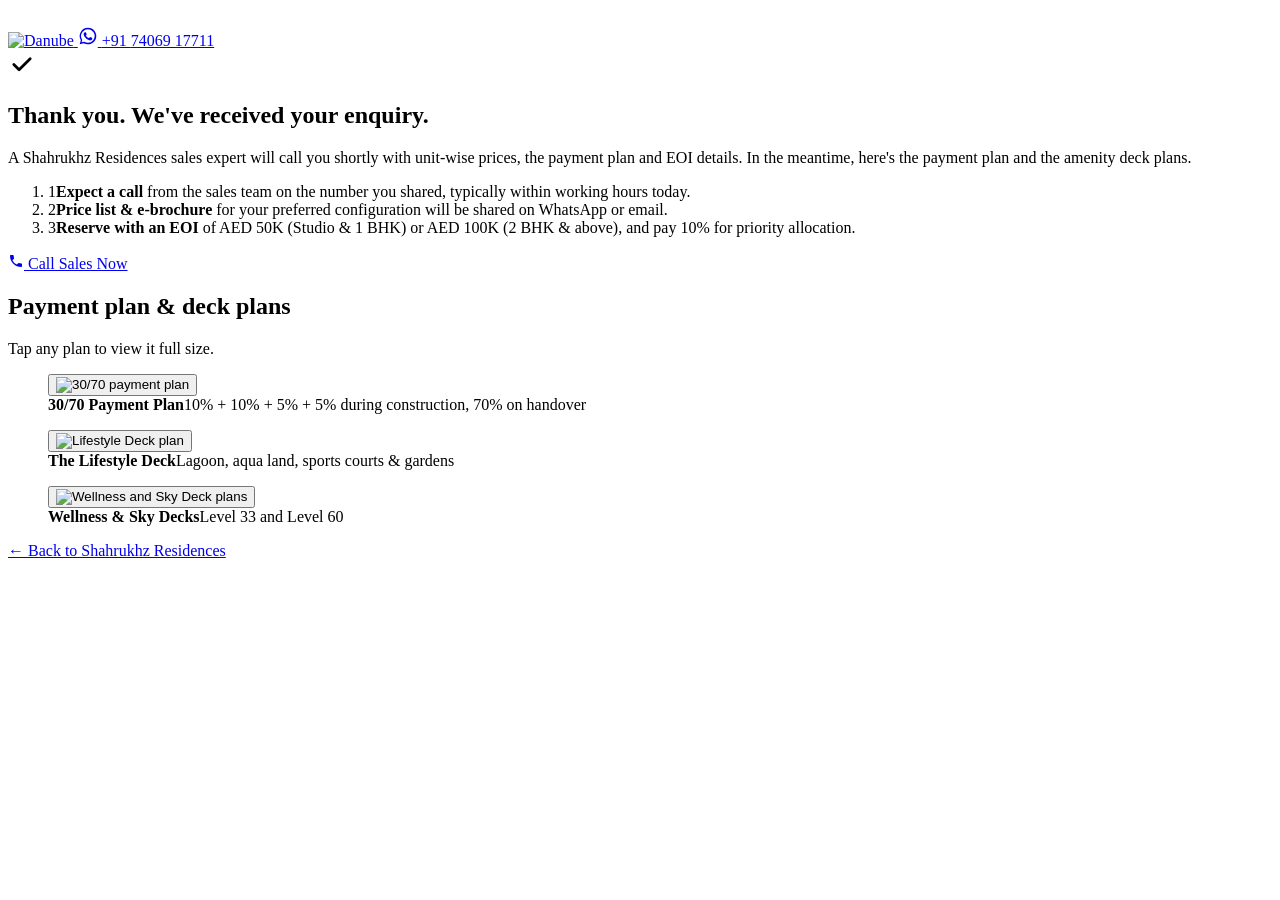
==== thank-you.html @ 8e8d0831 "Add files via upload" ====
<!DOCTYPE html>
<html lang="en-IN">
<head>
<meta charset="utf-8">
<meta name="viewport" content="width=device-width, initial-scale=1, viewport-fit=cover">
<title>Thank You | Shahrukhz Residences</title>
<meta name="robots" content="noindex, nofollow">
<meta name="description" content="Thanks for your enquiry about Shahrukhz Residences by Danube. The sales team will call you shortly with the price list and payment plan.">
<link rel="icon" href="assets/img/favicon-32.png" type="image/png" sizes="32x32">
<link rel="icon" href="assets/img/favicon-512.png" type="image/png" sizes="512x512">
<link rel="apple-touch-icon" href="assets/img/apple-touch-icon.png">
<link rel="preconnect" href="https://fonts.googleapis.com">
<link rel="preconnect" href="https://fonts.gstatic.com" crossorigin>
<link href="https://fonts.googleapis.com/css2?family=Barlow:wght@300;400;500;600&family=Source+Serif+4:ital,opsz,wght@0,8..60,600;1,8..60,300;1,8..60,400&display=swap" rel="stylesheet">
<link rel="stylesheet" href="assets/css/styles.css">
<script src="assets/js/config.js"></script>
<script>
  window.dataLayer = window.dataLayer || [];
  // Fire the conversion event only once per real enquiry: the form leaves a one-time lead_id in this tab.
  // A refresh, a bookmark or a direct visit gets "thank_you_revisit" instead, so it can't count as a second lead.
  (function () {
    var id = null;
    try { id = sessionStorage.getItem("srz_ty"); sessionStorage.removeItem("srz_ty"); } catch (e) {}
    window.dataLayer.push(id
      ? { event: "lead_thank_you", project: "Shahrukhz Residences", lead_id: id }
      : { event: "thank_you_revisit", project: "Shahrukhz Residences" });
  })();
  (function (id) {
    if (!id) return;
    (function(w,d,s,l,i){w[l]=w[l]||[];w[l].push({'gtm.start':new Date().getTime(),event:'gtm.js'});var f=d.getElementsByTagName(s)[0],j=d.createElement(s),dl=l!='dataLayer'?'&l='+l:'';j.async=true;j.src='https://www.googletagmanager.com/gtm.js?id='+i+dl;f.parentNode.insertBefore(j,f);})(window,document,'script','dataLayer',id);
  })(window.SS_CONFIG && window.SS_CONFIG.gtmId);
</script>
</head>
<body>
<svg class="sprite" width="0" height="0" aria-hidden="true" focusable="false">
  <symbol id="i-phone" viewBox="0 0 24 24"><path fill="currentColor" d="M6.6 10.8a15.1 15.1 0 0 0 6.6 6.6l2.2-2.2c.3-.3.7-.4 1-.2 1.1.4 2.3.6 3.6.6.6 0 1 .4 1 1V20c0 .6-.4 1-1 1A17 17 0 0 1 3 4c0-.6.4-1 1-1h3.5c.6 0 1 .4 1 1 0 1.3.2 2.5.6 3.6.1.3 0 .7-.2 1z"/></symbol>
  <symbol id="i-wa" viewBox="0 0 24 24"><path fill="currentColor" d="M12 2a10 10 0 0 0-8.6 15.1L2 22l5-1.3A10 10 0 1 0 12 2zm0 18.2c-1.6 0-3.1-.4-4.4-1.2l-.3-.2-3 .8.8-2.9-.2-.3A8.2 8.2 0 1 1 12 20.2zm4.5-6.1c-.2-.1-1.5-.7-1.7-.8-.2-.1-.4-.1-.6.1l-.8 1c-.1.2-.3.2-.5.1a6.7 6.7 0 0 1-3.3-2.9c-.3-.4.2-.4.7-1.4.1-.2 0-.3 0-.5l-.8-1.8c-.2-.5-.4-.4-.6-.4h-.5c-.2 0-.5.1-.7.3-.2.3-.9.9-.9 2.2s.9 2.5 1 2.7c.1.2 1.8 2.8 4.4 3.9 1.6.7 2.3.8 3.1.6.5-.1 1.5-.6 1.7-1.2.2-.6.2-1.1.2-1.2-.1-.1-.3-.2-.5-.3z"/></symbol>
  <symbol id="i-close" viewBox="0 0 24 24"><path d="M6 6l12 12M18 6L6 18" stroke="currentColor" stroke-width="1.8" stroke-linecap="round"/></symbol>
</svg>

<header class="site-header" id="top">
  <div class="wrap header-inner">
    <a class="brand" href="index.html" aria-label="Back to the Shahrukhz Residences page">
      <img class="brand-dev" src="assets/img/danube-navy.png" width="322" height="47" alt="Danube">
    </a>
    <a class="phone-pill phone-wa js-whatsapp" href="https://wa.me/917406917711?text=Hi%2C%20I%27m%20interested%20in%20Shahrukhz%20Residences%20by%20Danube%2C%20Dubai%20Maritime%20City.%20Please%20share%20the%20price%20list%2C%20floor%20plans%20and%20payment%20plan." target="_blank" rel="noopener" data-cta="header_whatsapp" aria-label="Enquire on WhatsApp: +91 74069 17711">
      <svg class="wa-ic" aria-hidden="true" width="20" height="20"><use href="#i-wa"/></svg>
      <span>+91 <span class="js-phone-text">74069&nbsp;17711</span></span>
    </a>
  </div>
</header>

<main class="ty">
  <div class="wrap">
    <section class="ty-card" aria-labelledby="ty-title">
      <div class="ty-tick" aria-hidden="true"><svg viewBox="0 0 24 24" width="28" height="28"><path fill="none" stroke="currentColor" stroke-width="2.4" stroke-linecap="round" stroke-linejoin="round" d="M5 12.5l4.5 4.5L19 7.5"/></svg></div>
      <h1 id="ty-title" class="display">Thank you. We've received your enquiry.</h1>
      <p class="ty-lede">A Shahrukhz Residences sales expert will call you shortly with unit-wise prices, the payment plan and EOI details. In the meantime, here's the payment plan and the amenity deck plans.</p>
      <ol class="ty-steps">
        <li><span class="no">1</span><span><strong>Expect a call</strong> from the sales team on the number you shared, typically within working hours today.</span></li>
        <li><span class="no">2</span><span><strong>Price list &amp; e-brochure</strong> for your preferred configuration will be shared on WhatsApp or email.</span></li>
        <li><span class="no">3</span><span><strong>Reserve with an EOI</strong> of AED 50K (Studio &amp; 1 BHK) or AED 100K (2 BHK &amp; above), and pay 10% for priority allocation.</span></li>
      </ol>
      <div class="ty-actions">
        <a class="btn js-phone" href="tel:+917406917711"><svg aria-hidden="true" width="16" height="16"><use href="#i-phone"/></svg>&nbsp;Call Sales Now</a>
        <a class="btn-outline js-whatsapp" href="#" target="_blank" rel="noopener" hidden><svg aria-hidden="true" width="16" height="16"><use href="#i-wa"/></svg>&nbsp;Chat on WhatsApp</a>
      </div>

      <div class="ty-plans">
        <h2>Payment plan &amp; deck plans</h2>
        <p>Tap any plan to view it full size.</p>
        <div class="ty-grid">
          <figure><button class="js-lightbox" type="button" data-full="assets/img/payment-plan-1600.webp" data-caption="30/70 payment plan, handover December 2029"><img src="assets/img/payment-plan-800.webp" width="2933" height="1650" alt="30/70 payment plan" loading="lazy" decoding="async"></button><figcaption><strong>30/70 Payment Plan</strong>10% + 10% + 5% + 5% during construction, 70% on handover</figcaption></figure>
          <figure><button class="js-lightbox" type="button" data-full="assets/img/deck-lifestyle-1600.webp" data-caption="The Lifestyle Deck (podium level)"><img src="assets/img/deck-lifestyle-800.webp" width="2933" height="1650" alt="Lifestyle Deck plan" loading="lazy" decoding="async"></button><figcaption><strong>The Lifestyle Deck</strong>Lagoon, aqua land, sports courts &amp; gardens</figcaption></figure>
          <figure><button class="js-lightbox" type="button" data-full="assets/img/deck-wellness-sky-1600.webp" data-caption="The Wellness Deck (Level 33) and the Sky Deck (Level 60)"><img src="assets/img/deck-wellness-sky-800.webp" width="2933" height="1650" alt="Wellness and Sky Deck plans" loading="lazy" decoding="async"></button><figcaption><strong>Wellness &amp; Sky Decks</strong>Level 33 and Level 60</figcaption></figure>
        </div>
      </div>
      <a class="ty-back" href="index.html">← Back to Shahrukhz Residences</a>
    </section>
  </div>
</main>

<dialog class="lightbox" id="lightbox" aria-label="Image viewer">
  <button class="modal-close" type="button" aria-label="Close" data-close><svg aria-hidden="true" width="18" height="18"><use href="#i-close"/></svg></button>
  <button class="lb-nav lb-prev" type="button" aria-label="Previous image">&#8249;</button>
  <figure><img src="" alt=""><figcaption></figcaption></figure>
  <button class="lb-nav lb-next" type="button" aria-label="Next image">&#8250;</button>
</dialog>

<script>
(function () {
  var CFG = window.SS_CONFIG || {};
  if (CFG.phoneE164) document.querySelectorAll(".js-phone").forEach(function (a) { a.href = "tel:" + CFG.phoneE164; });
  if (CFG.phoneDisplay) document.querySelectorAll(".js-phone-text").forEach(function (s) { s.textContent = String(CFG.phoneDisplay).replace(/ /g, " "); });
  if (CFG.whatsappNumber) {
    var href = "https://wa.me/" + String(CFG.whatsappNumber).replace(/\D/g, "") + "?text=" + encodeURIComponent(CFG.whatsappMessage || "");
    document.querySelectorAll(".js-whatsapp").forEach(function (a) { a.href = href; a.hidden = false; });
  }
  var lb = document.getElementById("lightbox"), img = lb.querySelector("img"), cap = lb.querySelector("figcaption");
  var items = Array.prototype.slice.call(document.querySelectorAll(".js-lightbox")), i = 0;
  function show(n) { i = (n + items.length) % items.length; img.src = items[i].getAttribute("data-full"); cap.textContent = img.alt = items[i].getAttribute("data-caption") || ""; }
  items.forEach(function (el, n) { el.addEventListener("click", function () { show(n); if (lb.showModal) lb.showModal(); else window.open(el.getAttribute("data-full"), "_blank"); }); });
  lb.querySelector(".lb-prev").addEventListener("click", function () { show(i - 1); });
  lb.querySelector(".lb-next").addEventListener("click", function () { show(i + 1); });
  lb.addEventListener("click", function (e) { if (e.target === lb || e.target.closest("[data-close]")) lb.close(); });
  lb.addEventListener("keydown", function (e) { if (e.key === "ArrowRight") show(i + 1); if (e.key === "ArrowLeft") show(i - 1); });
})();
</script>
</body>
</html>
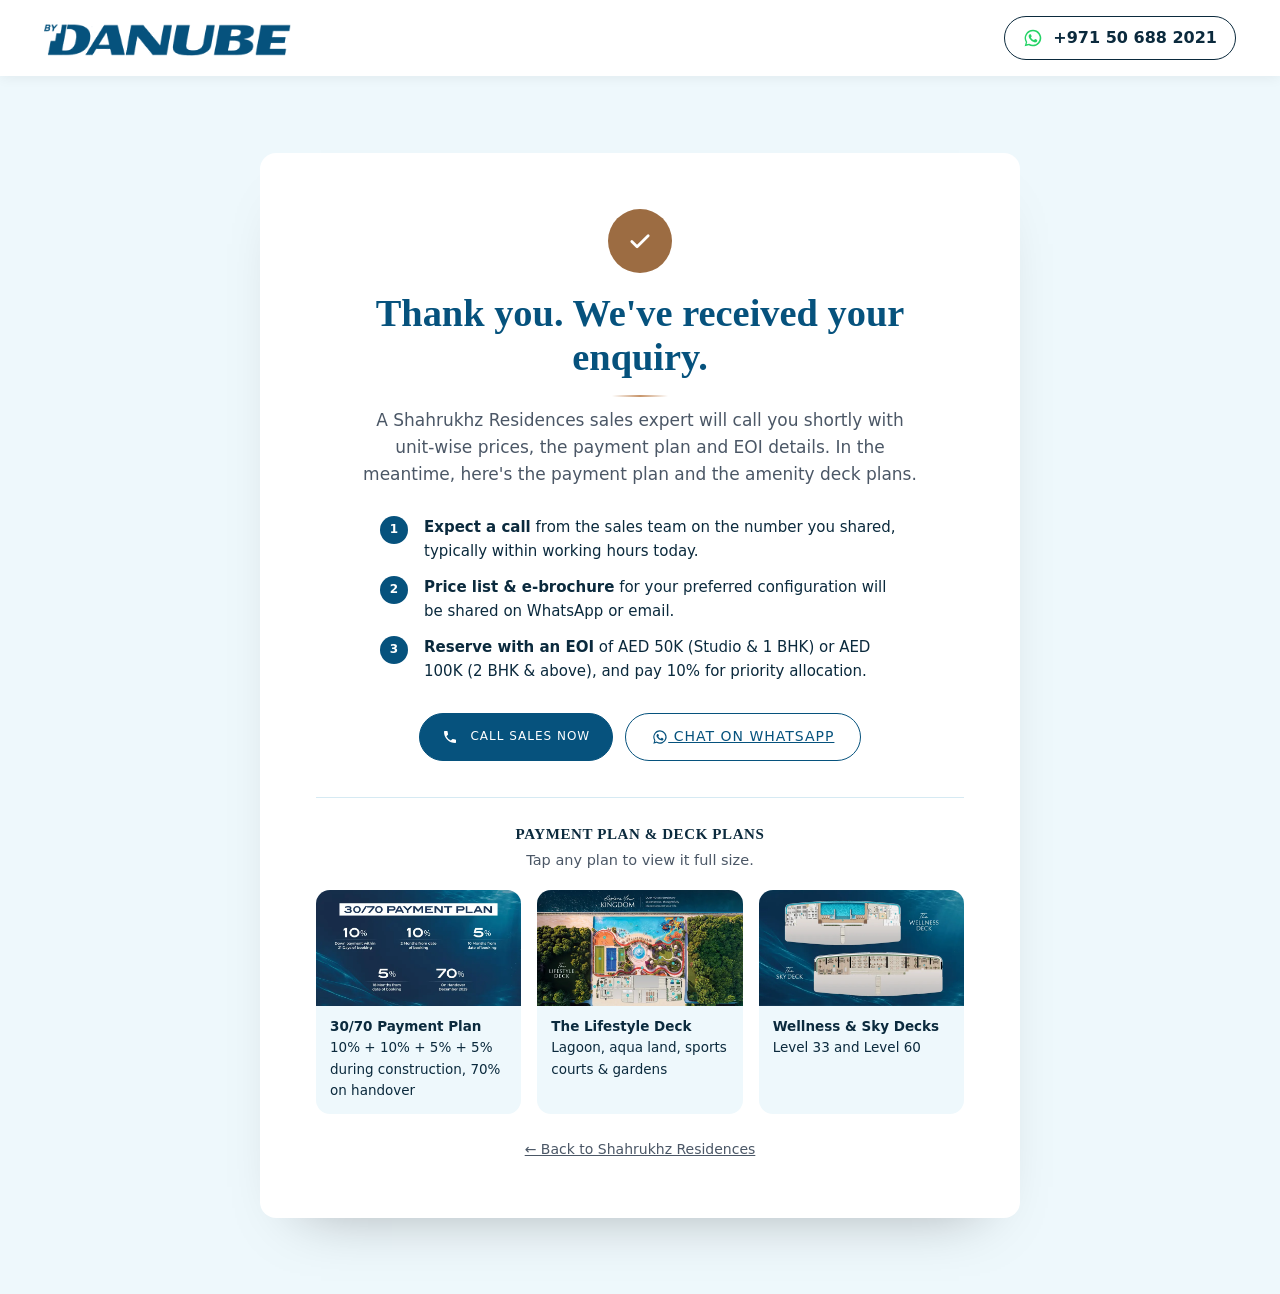
==== commit 590572d0: "Update sales number to +971 50 688 2021" ====
--- a/thank-you.html
+++ b/thank-you.html
@@ -43,9 +43,9 @@
     <a class="brand" href="index.html" aria-label="Back to the Shahrukhz Residences page">
       <img class="brand-dev" src="assets/img/danube-navy.png" width="322" height="47" alt="Danube">
     </a>
-    <a class="phone-pill phone-wa js-whatsapp" href="https://wa.me/917406917711?text=Hi%2C%20I%27m%20interested%20in%20Shahrukhz%20Residences%20by%20Danube%2C%20Dubai%20Maritime%20City.%20Please%20share%20the%20price%20list%2C%20floor%20plans%20and%20payment%20plan." target="_blank" rel="noopener" data-cta="header_whatsapp" aria-label="Enquire on WhatsApp: +91 74069 17711">
+    <a class="phone-pill phone-wa js-whatsapp" href="https://wa.me/971506882021?text=Hi%2C%20I%27m%20interested%20in%20Shahrukhz%20Residences%20by%20Danube%2C%20Dubai%20Maritime%20City.%20Please%20share%20the%20price%20list%2C%20floor%20plans%20and%20payment%20plan." target="_blank" rel="noopener" data-cta="header_whatsapp" aria-label="Enquire on WhatsApp: +971 50 688 2021">
       <svg class="wa-ic" aria-hidden="true" width="20" height="20"><use href="#i-wa"/></svg>
-      <span>+91 <span class="js-phone-text">74069&nbsp;17711</span></span>
+      <span>+971 <span class="js-phone-text">50&nbsp;688&nbsp;2021</span></span>
     </a>
   </div>
 </header>
@@ -62,7 +62,7 @@
         <li><span class="no">3</span><span><strong>Reserve with an EOI</strong> of AED 50K (Studio &amp; 1 BHK) or AED 100K (2 BHK &amp; above), and pay 10% for priority allocation.</span></li>
       </ol>
       <div class="ty-actions">
-        <a class="btn js-phone" href="tel:+917406917711"><svg aria-hidden="true" width="16" height="16"><use href="#i-phone"/></svg>&nbsp;Call Sales Now</a>
+        <a class="btn js-phone" href="tel:+971506882021"><svg aria-hidden="true" width="16" height="16"><use href="#i-phone"/></svg>&nbsp;Call Sales Now</a>
         <a class="btn-outline js-whatsapp" href="#" target="_blank" rel="noopener" hidden><svg aria-hidden="true" width="16" height="16"><use href="#i-wa"/></svg>&nbsp;Chat on WhatsApp</a>
       </div>
 
--- a/assets/css/styles.css
+++ b/assets/css/styles.css
@@ -0,0 +1,844 @@
+/* Shahrukhz Residences by Danube: landing page styles.
+   Layout and components follow the Niwa & Neo page; colours and type follow the Danube / Shahrukhz brochure:
+   deep navy #06527d, ocean blue, bronze-gold, Marcellus display, Montserrat UI, Allura script accents. */
+:root {
+  --ink: #0b2a3d;
+  --grey: #8a94a3;
+  --grey-2: #4b5766;
+  --beige: #9c6c42;            /* Danube bronze-gold (text-safe) */
+  --gold: #c8956a;             /* brochure gold, for use on navy */
+  --beige-soft: rgba(14, 134, 194, .28);
+  --beige-faint: rgba(14, 134, 194, .10);
+  --navy: #06527d;
+  --ocean: #0e86c2;
+  --dark: #06527d;
+  --band: #eef8fc;
+  --band-2: #e3f3fa;
+  --white: #ffffff;
+  --line: #d6eaf3;
+  --serif: "Source Serif 4", "Chronicle Display", Georgia, "Times New Roman", serif;
+  --sans: "Barlow", "Ringside", system-ui, -apple-system, "Segoe UI", sans-serif;
+  --num: "Barlow", system-ui, sans-serif;
+  --script: "Source Serif 4", Georgia, serif;
+  --wrap: 1296px;
+  --gutter: clamp(16px, 4vw, 44px);
+  --header-h: 76px;
+  --radius: 14px;
+  --pill: 50px;
+  color-scheme: light;
+}
+*, *::before, *::after { box-sizing: border-box; }
+[hidden] { display: none !important; }
+html { scroll-behavior: smooth; scroll-padding-top: calc(var(--header-h) + 12px); -webkit-text-size-adjust: 100%; font-synthesis-weight: none; }
+body { margin: 0; font-family: var(--sans); font-weight: 400; font-size: 16px; line-height: 1.6; color: var(--ink); background: var(--white); overflow-x: hidden; }
+img { max-width: 100%; height: auto; display: block; }
+a { color: inherit; }
+button { font: inherit; color: inherit; cursor: pointer; }
+h1, h2, h3 { margin: 0; font-weight: 500; line-height: 1.15; }
+p { margin: 0 0 1em; }
+.sprite { position: absolute; width: 0; height: 0; overflow: hidden; }
+.sr-only { position: absolute; width: 1px; height: 1px; overflow: hidden; clip: rect(0 0 0 0); }
+.skip { position: absolute; left: -999px; top: 8px; background: var(--white); padding: 8px 14px; z-index: 100; }
+.skip:focus { left: 8px; }
+a:focus-visible, button:focus-visible, [tabindex]:focus-visible { outline: 2px solid var(--beige); outline-offset: 3px; }
+.wrap { width: 100%; max-width: var(--wrap); margin: 0 auto; padding: 0 var(--gutter); }
+.center { text-align: center; }
+.section { padding: clamp(48px, 6vw, 80px) 0; }
+.display { font-family: var(--serif); font-weight: 600; font-size: clamp(32px, 3.4vw, 40px); line-height: 1.15; color: var(--ink); margin-bottom: clamp(26px, 3.5vw, 40px); }
+.fineprint { font-size: 12.5px; color: var(--grey); margin-top: 18px; line-height: 1.6; }
+
+/* ---------- buttons (Sobha: dark pill, 12px, letter-spaced caps; outline pill 14px) ---------- */
+.btn { white-space: nowrap; display: inline-flex; align-items: center; justify-content: center; gap: 8px; min-height: 42px; padding: 0 22px; border: 1px solid var(--dark); border-radius: var(--pill); background: var(--dark); color: #fff; font-size: 12px; font-weight: 500; letter-spacing: 1px; text-transform: uppercase; text-decoration: none; transition: background-color .2s, transform .2s, box-shadow .2s; }
+.btn:hover { background: #043d5e; transform: translateY(-1px); box-shadow: 0 10px 20px -12px rgba(0,0,0,.5); }
+.btn[disabled] { opacity: .65; cursor: progress; }
+.btn-outline { display: inline-flex; align-items: center; justify-content: center; min-height: 46px; padding: 0 26px; border: 1px solid #000; border-radius: var(--pill); background: transparent; color: #000; font-size: 14px; font-weight: 400; letter-spacing: 1px; text-transform: uppercase; transition: background-color .2s, color .2s; }
+.btn-outline:hover { background: var(--dark); color: #fff; border-color: var(--dark); }
+
+/* ---------- header (white, logo left, phone pill right) ---------- */
+.site-header { position: sticky; top: 0; z-index: 40; background: var(--white); box-shadow: 0 2px 12px rgba(0,0,0,.06); }
+.header-inner { height: var(--header-h); display: flex; align-items: center; justify-content: space-between; gap: 16px; }
+.brand { display: inline-flex; align-items: center; min-height: 44px; }
+.brand img { height: 38px; width: auto; max-width: none; }
+.phone-pill { display: inline-flex; align-items: center; gap: 10px; min-height: 44px; padding: 0 18px; border: 1px solid var(--ink); border-radius: var(--pill); font-size: 16px; font-weight: 500; text-decoration: none; letter-spacing: .01em; transition: background-color .2s, color .2s; }
+.phone-pill:hover { background: var(--dark); color: #fff; border-color: var(--dark); }
+.flag { display: inline-flex; flex-direction: column; width: 22px; height: 15px; border-radius: 2px; overflow: hidden; box-shadow: 0 0 0 1px rgba(0,0,0,.08); }
+.flag i { flex: 1; display: block; }
+.flag i:nth-child(1) { background: #ff9933; } .flag i:nth-child(2) { background: #fff; } .flag i:nth-child(3) { background: #138808; }
+@media (max-width: 480px) { .brand img { height: 30px; } .phone-pill { font-size: 14px; padding: 0 12px; } }
+
+/* ---------- banner ---------- */
+.banner { background: var(--dark); }
+.banner > img { width: 100%; height: clamp(260px, 56vw, 720px); object-fit: cover; object-position: 50% 42%; }
+
+/* ---------- intro + key facts ---------- */
+.intro-band { background: var(--white); padding: clamp(32px, 4.5vw, 56px) 0 clamp(28px, 4vw, 48px); border-bottom: 1px solid var(--line); }
+.intro-top { display: grid; gap: 22px; align-items: center; justify-items: center; text-align: center; }
+.intro-logo img { width: 190px; height: auto; }
+.intro-text h1 { font-family: var(--sans); font-weight: 500; font-size: clamp(22px, 2.2vw, 26px); line-height: 1.3; color: var(--ink); }
+.intro-text h1 em { font-family: var(--serif); font-style: italic; font-weight: 300; font-size: 1.08em; color: var(--ink); }
+.intro-price { margin: 12px 0 0; font-size: clamp(15px, 1.4vw, 18px); font-weight: 500; color: var(--beige); }
+.intro-price i { font-style: normal; margin: 0 8px; color: #e2c9ad; }
+@media (min-width: 900px) {
+  .intro-top { grid-template-columns: auto auto 1fr; gap: 0; text-align: left; justify-items: stretch; }
+  .intro-top::before { content: ""; grid-column: 2; grid-row: 1; width: 1px; height: 110px; background: var(--line); margin: 0 48px; }
+  .intro-logo { grid-column: 1; grid-row: 1; justify-self: center; }
+  .intro-text { grid-column: 3; grid-row: 1; }
+}
+.kf-grid { list-style: none; margin: clamp(28px, 4vw, 44px) 0 0; padding: 0; display: grid; grid-template-columns: repeat(2, minmax(0, 1fr)); gap: 22px 16px; }
+.kf-grid li { display: flex; align-items: center; gap: 12px; min-width: 0; }
+.kf-grid svg { flex: 0 0 auto; width: 36px; height: 36px; color: var(--grey-2); }
+.kf-grid strong { display: block; font-weight: 500; font-size: 16px; line-height: 1.25; color: var(--beige); }
+.kf-grid span { display: block; margin-top: 2px; font-size: 13.5px; color: var(--ink); }
+@media (min-width: 900px) {
+  .kf-grid { grid-template-columns: repeat(4, 1fr); gap: 26px 28px; }
+  .kf-grid svg { width: 44px; height: 44px; }
+  .kf-grid strong { font-size: 20px; }
+  .kf-grid span { font-size: 15px; }
+}
+
+/* ---------- highlights (beige gradient pills, radius 28px) ---------- */
+.highlights { background: var(--band); }
+.hl-grid { list-style: none; margin: 0; padding: 0; display: grid; grid-template-columns: 1fr; gap: 16px; }
+.hl-grid li { display: flex; align-items: center; gap: 18px; min-height: 90px; padding: 18px 24px; border-radius: 28px; background: linear-gradient(90deg, var(--beige-soft) 0%, var(--beige-faint) 41%, rgba(14,134,194,0) 100%); }
+.hl-grid svg { flex: 0 0 auto; width: 50px; height: 50px; color: var(--beige); }
+.hl-grid p { margin: 0; font-size: 16px; line-height: 1.35; color: var(--ink); }
+.hl-grid strong { font-weight: 600; }
+.hl-grid em { font-family: var(--serif); font-style: italic; font-weight: 400; font-size: 1.04em; }
+@media (min-width: 700px) { .hl-grid { grid-template-columns: repeat(2, 1fr); gap: 20px 24px; } }
+@media (min-width: 1100px) { .hl-grid { grid-template-columns: repeat(3, 1fr); gap: 22px 32px; } }
+
+/* ---------- unit cards ---------- */
+.units { background: var(--white); }
+.unit-grid { display: grid; grid-template-columns: 1fr; gap: 24px; }
+.unit-card { background: var(--band); border-radius: var(--radius); overflow: hidden; display: flex; flex-direction: column; }
+.unit-media { position: relative; aspect-ratio: 4 / 3; background: var(--dark); }
+.unit-media img { width: 100%; height: 100%; object-fit: cover; }
+.unit-media::after { content: ""; position: absolute; inset: 0; background: linear-gradient(0deg, rgba(0,0,0,.72) 0%, rgba(0,0,0,.1) 55%, transparent 100%); }
+.unit-badge { position: absolute; top: 14px; right: 14px; z-index: 1; background: var(--navy); color: #fff; font-size: 12px; font-weight: 500; letter-spacing: .04em; text-transform: uppercase; padding: 7px 14px; border-radius: var(--pill); }
+.unit-title { position: absolute; left: 0; right: 0; bottom: 0; z-index: 1; padding: 16px 18px; color: #fff; }
+.unit-title h3 { font-family: var(--serif); font-weight: 600; font-size: 20px; letter-spacing: .02em; text-transform: uppercase; }
+.unit-title p { margin: 4px 0 0; font-size: 15px; font-weight: 500; }
+.unit-facts { list-style: none; margin: 0; padding: 18px 18px 8px; display: grid; gap: 12px; }
+.unit-facts li { display: flex; align-items: center; gap: 10px; font-size: 15px; color: var(--ink); }
+.unit-facts svg { flex: 0 0 auto; color: var(--ink); }
+.unit-card .btn { margin: 10px 18px 20px; align-self: flex-start; }
+@media (min-width: 700px) { .unit-grid { grid-template-columns: repeat(2, 1fr); } }
+@media (min-width: 1000px) { .unit-grid { grid-template-columns: repeat(3, 1fr); } }
+
+/* ---------- gallery (3 x 2 rounded grid) ---------- */
+.gallery-sec { background: var(--band); }
+.g-grid { display: grid; grid-template-columns: 1fr; gap: 20px; }
+.g-grid button { display: block; width: 100%; padding: 0; border: 0; border-radius: var(--radius); overflow: hidden; background: var(--dark); cursor: zoom-in; }
+.g-grid img { width: 100%; aspect-ratio: 4 / 3; object-fit: cover; transition: transform .7s ease; }
+.g-grid button:hover img { transform: scale(1.04); }
+@media (min-width: 700px) { .g-grid { grid-template-columns: repeat(2, 1fr); } }
+@media (min-width: 1000px) { .g-grid { grid-template-columns: repeat(3, 1fr); gap: 24px; } }
+
+/* ---------- amenities (tab pills left, image right) ---------- */
+.amenities { background: var(--white); }
+.am-split { display: grid; gap: 28px; align-items: start; }
+.am-tabs { list-style: none; margin: 0; padding: 0; display: grid; gap: 16px; }
+.am-tab { display: flex; align-items: center; gap: 14px; width: 100%; min-height: 72px; padding: 0 22px; border: 1px solid var(--line); border-radius: var(--pill); background: var(--white); text-align: left; font-size: 16px; font-weight: 500; color: var(--ink); box-shadow: 0 6px 16px -12px rgba(0,0,0,.25); transition: background .25s, border-color .25s; }
+.am-tab:hover { border-color: var(--beige); }
+.am-tab.is-active { border-color: transparent; background: linear-gradient(90deg, var(--beige-soft) 0%, var(--beige-faint) 50%, rgba(14,134,194,0) 100%), var(--white); }
+.am-ic { flex: 0 0 auto; width: 40px; height: 40px; display: grid; place-items: center; color: var(--beige); }
+.am-panels { position: relative; }
+.am-panel { margin: 0; }
+.am-panel img { width: 100%; aspect-ratio: 4 / 3; object-fit: cover; border-radius: var(--radius); }
+.am-panel figcaption { margin-top: 12px; font-size: 14.5px; color: var(--grey-2); }
+@media (min-width: 900px) { .am-split { grid-template-columns: 1fr 1.25fr; gap: 40px; } .am-panel img { aspect-ratio: 4 / 3.2; } }
+
+/* ---------- floor plans & price list ---------- */
+.pricing { background: var(--band); }
+.fp-grid { display: grid; grid-template-columns: 1fr; gap: 32px; }
+.fp-card { min-width: 0; display: flex; flex-direction: column; }
+.fp-img { position: relative; display: block; width: 100%; aspect-ratio: 16 / 9.5; padding: 0; border: 0; border-radius: var(--radius); background: #e8eef4; overflow: hidden; cursor: pointer; }
+.fp-img img { width: 100%; height: 100%; object-fit: cover; object-position: 50% 40%; filter: blur(5px); opacity: .85; transform: scale(1.1); transition: filter .4s; }
+.fp-img:hover img { filter: blur(3px); }
+.fp-pill { position: absolute; left: 50%; top: 50%; transform: translate(-50%, -50%); background: var(--beige); color: #fff; padding: 12px 26px; border-radius: var(--pill); font-size: 14px; font-weight: 400; letter-spacing: .14em; text-transform: uppercase; white-space: nowrap; }
+.fp-info { margin: 22px 0 18px; padding: 0 4px; }
+.fp-info div { margin-bottom: 12px; }
+.fp-info dt { font-size: 14px; letter-spacing: .04em; text-transform: uppercase; color: var(--ink); }
+.fp-info dd { margin: 3px 0 0; font-size: 15px; font-weight: 600; letter-spacing: .02em; text-transform: uppercase; color: var(--ink); }
+.fp-card .btn-outline { margin-top: auto; width: 100%; }
+@media (min-width: 700px) { .fp-grid { grid-template-columns: repeat(2, 1fr); gap: 36px 28px; } }
+@media (min-width: 1000px) { .fp-grid { grid-template-columns: repeat(3, 1fr); gap: 32px; } }
+
+/* ---------- about developer ---------- */
+.about { background: var(--white); }
+.about-grid { display: grid; gap: 28px; align-items: center; }
+.about-logo img { width: 220px; height: auto; }
+.about-logo p { margin: 16px 0 0; font-size: 14px; color: var(--grey-2); }
+.about-logo strong { color: var(--ink); font-weight: 600; }
+.about-text p { font-size: 16px; color: var(--grey-2); line-height: 1.7; }
+.about-text p:last-child { margin-bottom: 0; }
+@media (min-width: 900px) { .about-grid { grid-template-columns: 280px 1fr; gap: 56px; } }
+
+/* ---------- enquiry section ---------- */
+.contact { background: var(--white); border-top: 1px solid var(--line); }
+.contact-grid { display: grid; gap: 32px; }
+.eyebrow { margin: 0 0 6px; font-size: 16px; letter-spacing: .14em; text-transform: uppercase; color: var(--grey-2); }
+.contact .display { margin-bottom: 14px; }
+.contact-sub { color: var(--grey-2); max-width: 44ch; }
+.form-label { margin: 0 0 20px; padding-bottom: 10px; font-size: 14px; font-weight: 600; letter-spacing: .08em; text-transform: uppercase; color: var(--ink); border-bottom: 1px solid var(--line); position: relative; }
+.form-label::after { content: ""; position: absolute; left: 0; bottom: -1px; width: 110px; height: 2px; background: var(--beige); }
+@media (min-width: 900px) { .contact-grid { grid-template-columns: 1fr 1.1fr; gap: 64px; align-items: start; } }
+
+/* ---------- footer ---------- */
+.site-footer { background: var(--band-2); color: var(--grey-2); padding: 28px 0 calc(96px + env(safe-area-inset-bottom)); font-size: 13px; border-top: 1px solid var(--line); }
+.foot-grid { display: grid; gap: 18px; align-items: start; }
+.foot-mark { width: 84px; height: auto; }
+.foot-partner { margin: 0 0 8px; font-size: 13.5px; color: var(--ink); }
+.disclaimer { margin: 0; font-size: 12.5px; line-height: 1.6; color: var(--grey-2); }
+.disclaimer strong { color: var(--ink); font-weight: 600; }
+.disclaimer a { color: var(--ink); }
+.foot-links { display: flex; gap: 14px; font-size: 13.5px; }
+.foot-links a { color: var(--ink); text-decoration: none; }
+.foot-links a:hover { text-decoration: underline; }
+@media (min-width: 900px) { .foot-grid { grid-template-columns: 100px 1fr auto; gap: 24px; } .site-footer { padding-bottom: 28px; } }
+
+/* ---------- side tab, WhatsApp float, sticky bar ---------- */
+.side-tab { display: none; position: fixed; right: 0; top: 40%; z-index: 44; width: 48px; height: 160px; padding: 0; border: 0; border-radius: 10px 0 0 10px; background: var(--dark); color: #fff; transition: background-color .2s; }
+.side-tab span { display: block; transform: rotate(-90deg); white-space: nowrap; font-size: 12px; font-weight: 500; letter-spacing: 2px; text-transform: uppercase; }
+.side-tab:hover { background: #043d5e; }
+@media (min-width: 900px) { .side-tab { display: grid; place-items: center; } }
+.wa-float { position: fixed; left: 20px; bottom: 92px; z-index: 44; width: 52px; height: 52px; border-radius: 50%; display: grid; place-items: center; background: #25d366; color: #fff; box-shadow: 0 10px 24px -8px rgba(0,0,0,.5); }
+@media (min-width: 900px) { .wa-float { bottom: 28px; left: 24px; } }
+.action-bar { position: fixed; z-index: 45; left: 0; right: 0; bottom: 0; display: flex; gap: 8px; padding: 10px 12px calc(10px + env(safe-area-inset-bottom)); background: rgba(6,82,125,.97); transform: translateY(110%); transition: transform .25s ease; }
+.action-bar.is-visible { transform: none; }
+.action-bar > * { flex: 1 1 0; min-height: 46px; display: inline-flex; align-items: center; justify-content: center; gap: 6px; border-radius: var(--pill); font-weight: 500; font-size: 13px; letter-spacing: 1px; text-transform: uppercase; text-decoration: none; }
+.action-bar a { color: #fff; border: 1px solid rgba(255,255,255,.4); }
+.action-bar .mb-wa { color: #fff; background: #25d366; border-color: #25d366; }
+.action-bar button { flex-grow: 1.4; border: 0; background: #fff; color: var(--dark); }
+@media (min-width: 900px) { .action-bar { display: none; } }
+
+/* ---------- forms (Sobha: light bordered fields, placeholder labels, outline Submit pill) ---------- */
+.form-title { font-family: var(--serif); font-weight: 600; font-size: 28px; line-height: 1.15; margin-bottom: 6px; }
+.form-lede { font-size: 14px; color: var(--grey-2); margin-bottom: 18px; }
+.lead-form { display: grid; gap: 14px; }
+.field { margin: 0; padding: 0; border: 0; min-width: 0; }
+.field legend { display: block; font-size: 13px; font-weight: 500; margin-bottom: 8px; color: var(--ink); padding: 0; }
+.opt { font-weight: 400; color: var(--grey); }
+.lead-form input[type=text], .lead-form input[type=tel], .lead-form input[type=email], .lead-form select { width: 100%; height: 52px; padding: 0 16px; border: 1px solid #d9d9d9; border-radius: 6px; background: #fff; font: inherit; font-size: 15px; color: var(--ink); }
+.lead-form input::placeholder { color: #8a8a8a; }
+.lead-form input:focus, .lead-form select:focus { outline: none; border-color: var(--beige); box-shadow: 0 0 0 3px rgba(184,134,91,.25); }
+.lead-form input[aria-invalid="true"] { border-color: #b3261e; }
+.phone-row { display: grid; grid-template-columns: 92px 1fr; gap: 8px; }
+.phone-row select { padding: 0 10px; }
+.chips { display: flex; flex-wrap: wrap; gap: 8px; }
+.chips legend { width: 100%; }
+.chips label { position: relative; margin: 0; }
+.chips input { position: absolute; opacity: 0; inset: 0; margin: 0; cursor: pointer; }
+.chips label span { display: inline-flex; align-items: center; min-height: 42px; padding: 0 16px; border: 1px solid #d9d9d9; border-radius: var(--pill); font-size: 13.5px; background: #fff; transition: background-color .15s, border-color .15s, color .15s; }
+.chips label input:checked + span { background: var(--dark); color: #fff; border-color: var(--dark); }
+.chips input:focus-visible + span { outline: 2px solid var(--beige); outline-offset: 2px; }
+.consent { display: grid; grid-template-columns: 20px 1fr; gap: 10px; align-items: center; font-size: 12.5px; color: var(--grey-2); line-height: 1.5; min-height: 44px; }
+.consent input { width: 18px; height: 18px; margin: 0; accent-color: var(--dark); }
+.err { margin: 4px 0 0; font-size: 12.5px; color: #b3261e; }
+.err:empty { display: none; }
+.form-status { margin: 0; font-size: 13.5px; }
+.form-status:empty { display: none; }
+.form-status.is-error { color: #8c1d18; background: #fbeceb; padding: 10px 12px; border-radius: 6px; }
+.form-status a { font-weight: 600; }
+.hp { position: absolute !important; left: -9999px; width: 1px; height: 1px; overflow: hidden; }
+.btn-submit { justify-self: start; min-width: 140px; }
+.form-success { text-align: left; padding: 6px 0; }
+.form-success h4 { font-family: var(--serif); font-size: 24px; font-weight: 600; margin: 0 0 8px; }
+.form-success p { font-size: 14px; color: var(--grey-2); }
+.form-success .tick { width: 44px; height: 44px; border-radius: 50%; background: var(--beige); display: grid; place-items: center; margin-bottom: 14px; color: #fff; }
+.form-success .btn-dark { display: inline-flex; align-items: center; min-height: 42px; padding: 0 22px; border-radius: var(--pill); background: var(--dark); color: #fff; border: 0; font-size: 12px; letter-spacing: 1px; text-transform: uppercase; }
+
+/* ---------- modal + lightbox ---------- */
+dialog { border: 0; padding: 0; }
+dialog::backdrop { background: rgba(0, 0, 0, .7); }
+.modal { width: min(480px, calc(100% - 24px)); max-height: calc(100svh - 24px); border-radius: 14px; background: var(--white); color: var(--ink); overflow: auto; box-shadow: 0 40px 100px -30px rgba(0,0,0,.6); }
+.modal[open] { animation: pop .3s ease; }
+@keyframes pop { from { opacity: 0; transform: translateY(12px) scale(.98); } to { opacity: 1; transform: none; } }
+.modal-inner { padding: 30px 26px 24px; }
+.modal-logo { width: 120px; height: auto; margin: 0 auto 18px; }
+.modal-inner .form-title, .modal-inner .form-lede { text-align: center; }
+.assure { display: flex; align-items: center; justify-content: center; gap: 6px; margin: 14px 0 0; font-size: 12px; color: var(--grey); }
+.modal .btn-submit { justify-self: stretch; width: 100%; background: var(--dark); color: #fff; border-color: var(--dark); font-size: 13px; }
+.modal-close { position: absolute; top: 10px; right: 10px; width: 40px; height: 40px; border: 0; border-radius: 50%; background: rgba(0,0,0,.06); color: var(--ink); display: grid; place-items: center; z-index: 3; }
+.modal-close:hover { background: rgba(0,0,0,.12); }
+.lightbox { width: 100vw; height: 100svh; max-width: none; max-height: none; background: rgba(3, 47, 73, .96); color: #fff; }
+.lightbox[open] { display: grid; place-items: center; }
+.lightbox figure { margin: 0; max-width: min(1400px, 94vw); }
+.lightbox img { max-height: 82svh; width: auto; margin: 0 auto; background: #fff; }
+.lightbox figcaption { color: #cfc8c1; text-align: center; margin-top: 10px; font-size: 14px; }
+.lightbox .modal-close { background: rgba(255,255,255,.12); color: #fff; }
+.lb-nav { position: absolute; top: 50%; transform: translateY(-50%); width: 48px; height: 64px; background: rgba(255,255,255,.08); border: 0; color: #fff; font-size: 36px; }
+.lb-prev { left: 8px; }
+.lb-next { right: 8px; }
+.noscript { position: fixed; bottom: 0; left: 0; right: 0; background: #f6e6df; padding: 12px; text-align: center; margin: 0; z-index: 99; }
+section[id] { scroll-margin-top: calc(var(--header-h) + 8px); }
+html:not(.ss-editing) [data-edit]:empty { display: none; }
+.review-mode [data-review] { outline: 2px dashed #d97706; outline-offset: 4px; }
+@media (prefers-reduced-motion: reduce) { html { scroll-behavior: auto; } *, *::before, *::after { transition: none !important; animation: none !important; } }
+.unit-media { overflow: hidden; }
+.unit-media img { position: absolute; inset: 0; }
+.unit-media img[height="3845"] { object-position: 50% 70%; }
+#am-relax img { object-position: 50% 78%; }
+/* Section order: Highlights (grey) → Floor plans (white) → Gallery (grey) → Amenities (white) → Location */
+.pricing { background: var(--white); }
+
+/* ---------- location (assetzproperty.com/niwaandneo: category tabs + numbered map + landmark lists) ---------- */
+.location { background: var(--band); color: var(--ink); }
+.loc-intro { max-width: 760px; margin: -8px auto 30px; text-align: center; color: var(--grey-2); font-size: 16px; }
+.loc-tabs { list-style: none; margin: 0 0 28px; padding: 0; display: grid; grid-template-columns: repeat(3, 1fr); gap: 10px; }
+.loc-tab { width: 100%; min-height: 64px; display: flex; flex-direction: column; align-items: center; justify-content: center; gap: 6px; padding: 10px 8px; border: 1px solid var(--line); border-radius: var(--radius); background: var(--white); font-size: 13px; font-weight: 500; color: var(--ink); transition: background .25s, border-color .25s, color .25s; }
+.loc-tab svg { color: var(--beige); }
+.loc-tab:hover { border-color: var(--beige); }
+.loc-tab.is-active { background: var(--dark); border-color: var(--dark); color: #fff; }
+.loc-tab.is-active svg { color: #fff; }
+.loc-split { display: grid; gap: 24px; align-items: start; }
+.loc-map { margin: 0; }
+.loc-map button { display: block; width: 100%; padding: 0; border: 1px solid var(--line); border-radius: var(--radius); background: #fff; overflow: hidden; cursor: zoom-in; }
+.loc-map img { width: 100%; height: auto; }
+.loc-panels { background: var(--white); border: 1px solid var(--line); border-radius: var(--radius); padding: 24px 22px; }
+.loc-panel h3 { font-family: var(--serif); font-weight: 600; font-size: 24px; margin-bottom: 14px; }
+.loc-items { list-style: none; margin: 0; padding: 0; }
+.loc-items li { display: grid; grid-template-columns: 32px 1fr auto; align-items: center; gap: 12px; padding: 12px 0; border-top: 1px solid var(--line); font-size: 15px; }
+.loc-no { width: 28px; height: 28px; border-radius: 50%; background: var(--beige); color: #fff; font-size: 12px; font-weight: 600; display: grid; place-items: center; }
+.loc-name { color: var(--ink); }
+.loc-time { color: var(--grey-2); white-space: nowrap; font-size: 14px; }
+.location .fineprint { margin-top: 22px; }
+@media (min-width: 700px) { .loc-tabs { grid-template-columns: repeat(6, 1fr); } .loc-tab { flex-direction: row; gap: 10px; min-height: 56px; font-size: 14px; } }
+@media (min-width: 900px) { .loc-split { grid-template-columns: 1.15fr 1fr; gap: 32px; } .loc-panels { padding: 30px 28px; } }
+
+/* ---------- conversion popup ---------- */
+.modal { width: min(880px, calc(100% - 24px)); border-radius: 16px; overflow: hidden auto; }
+.modal-grid { display: grid; grid-template-columns: 1fr; }
+.modal-offer { position: relative; min-height: 190px; background: var(--dark); color: #fff; overflow: hidden; }
+.modal-photo { position: absolute; inset: 0; width: 100%; height: 100%; object-fit: cover; object-position: 50% 20%; }
+.modal-offer-inner { position: relative; z-index: 1; height: 100%; display: flex; flex-direction: column; justify-content: flex-end; padding: 22px 22px 20px; background: linear-gradient(180deg, rgba(3,47,73,.25) 0%, rgba(3,47,73,.6) 45%, rgba(3,47,73,.92) 100%); }
+.modal-offer .modal-logo { width: 96px; margin: 0 0 12px; }
+.modal-eyebrow { margin: 0 0 6px; font-size: 11px; letter-spacing: .16em; text-transform: uppercase; color: var(--beige); }
+.modal-offer h3 { font-family: var(--serif); font-weight: 600; font-size: 22px; line-height: 1.2; margin-bottom: 12px; }
+.modal-perks, .modal-trust { list-style: none; margin: 0; padding: 0; }
+.modal-perks { display: none; gap: 8px; }
+.modal-perks li { display: flex; align-items: center; gap: 10px; font-size: 14px; color: #eee8e1; }
+.modal-perks svg { flex: 0 0 auto; color: var(--beige); }
+.modal-trust { display: flex; gap: 18px; margin-top: 16px; padding-top: 14px; border-top: 1px solid rgba(255,255,255,.2); }
+.modal-trust li { font-size: 11px; line-height: 1.3; color: #d9d4ce; }
+.modal-trust strong { display: block; font-size: 16px; font-weight: 600; color: #fff; }
+.modal-inner { padding: 24px 22px 20px; }
+.modal-tag { margin: 0 0 6px; font-size: 11.5px; font-weight: 600; letter-spacing: .14em; text-transform: uppercase; color: var(--beige); }
+.modal-inner .form-title, .modal-inner .form-lede { text-align: left; }
+.modal-inner .form-title { font-size: 26px; }
+.modal .btn-submit { min-height: 52px; font-size: 13px; }
+.modal .assure { justify-content: flex-start; text-align: left; }
+.modal .lead-form { gap: 12px; }
+@media (min-width: 860px) {
+  .modal-grid { grid-template-columns: 400px 1fr; min-height: 560px; }
+  .modal-offer { min-height: 0; }
+  .modal-offer-inner { padding: 30px 28px 26px; }
+  .modal-perks { display: grid; }
+  .modal-offer h3 { font-size: 26px; }
+  .modal-inner { padding: 34px 32px 26px; display: flex; flex-direction: column; justify-content: center; }
+  .modal-close { background: rgba(0,0,0,.06); }
+}
+
+/* ---------- thank-you page ---------- */
+.ty { background: var(--band); min-height: calc(100vh - var(--header-h)); display: grid; place-items: start center; padding: clamp(40px, 6vw, 80px) 0; }
+.ty-card { background: var(--white); border-radius: 16px; box-shadow: 0 30px 60px -40px rgba(0,0,0,.35); max-width: 760px; width: 100%; padding: clamp(28px, 5vw, 56px); text-align: center; }
+.ty-tick { width: 64px; height: 64px; border-radius: 50%; background: var(--beige); color: #fff; display: grid; place-items: center; margin: 0 auto 18px; }
+.ty-card .display { margin-bottom: 10px; }
+.ty-lede { font-size: 17px; color: var(--grey-2); max-width: 52ch; margin: 0 auto 26px; }
+.ty-steps { list-style: none; margin: 0 auto 30px; padding: 0; display: grid; gap: 12px; text-align: left; max-width: 520px; }
+.ty-steps li { display: grid; grid-template-columns: 32px 1fr; gap: 12px; align-items: start; font-size: 15px; color: var(--ink); }
+.ty-steps .no { width: 28px; height: 28px; border-radius: 50%; background: var(--dark); color: #fff; font-size: 12px; font-weight: 600; display: grid; place-items: center; margin-top: 1px; }
+.ty-actions { display: flex; flex-wrap: wrap; justify-content: center; gap: 12px; margin-bottom: 8px; }
+.ty-actions .btn, .ty-actions .btn-outline { min-height: 48px; }
+.ty-plans { margin-top: 36px; padding-top: 28px; border-top: 1px solid var(--line); text-align: left; }
+.ty-plans h2 { font-family: var(--serif); font-weight: 600; font-size: 24px; margin-bottom: 6px; text-align: center; }
+.ty-plans > p { text-align: center; color: var(--grey-2); font-size: 14.5px; margin-bottom: 18px; }
+.ty-grid { display: grid; grid-template-columns: 1fr; gap: 16px; }
+.ty-grid figure { margin: 0; background: var(--band); border-radius: var(--radius); overflow: hidden; }
+.ty-grid button { display: block; width: 100%; padding: 0; border: 0; background: #fff; cursor: zoom-in; }
+.ty-grid figcaption { padding: 10px 14px 12px; font-size: 13.5px; color: var(--ink); }
+.ty-grid figcaption strong { display: block; font-weight: 600; }
+.ty-back { display: inline-block; margin-top: 24px; font-size: 14px; color: var(--grey-2); }
+@media (min-width: 700px) { .ty-grid { grid-template-columns: repeat(3, 1fr); } }
+
+/* side tab: vertical text via writing-mode (robust), close buttons always clickable */
+.side-tab { width: 46px; height: auto; padding: 22px 0; }
+.side-tab span { transform: none; writing-mode: vertical-rl; transform: rotate(180deg); display: inline-block; line-height: 1; }
+.modal-close, .modal-close * { pointer-events: auto; }
+.modal-close svg { pointer-events: none; }
+
+/* ---------- hero lead form ---------- */
+.hero { position: relative; isolation: isolate; }
+.hero > img { height: clamp(420px, 60vw, 760px); }
+.hero-shade { position: absolute; inset: 0; z-index: 0; background: linear-gradient(90deg, rgba(3,47,73,.55) 0%, rgba(3,47,73,.25) 45%, rgba(3,47,73,.15) 100%), linear-gradient(0deg, rgba(3,47,73,.5), transparent 40%); }
+.hero-grid { position: relative; z-index: 1; display: grid; gap: 22px; padding-top: 28px; padding-bottom: 28px; }
+.hero-copy { color: #fff; text-align: center; }
+.hero-eyebrow { margin: 0 0 10px; font-size: 11.5px; letter-spacing: .2em; text-transform: uppercase; color: var(--beige); }
+.hero-mark { width: clamp(150px, 20vw, 240px); height: auto; margin: 0 auto 14px; filter: drop-shadow(0 6px 18px rgba(0,0,0,.45)); }
+.hero-line { margin: 0 0 6px; font-size: 15px; color: #f1ece6; }
+.hero-price { margin: 0; font-family: var(--serif); font-size: 20px; font-weight: 600; color: #fff; }
+.hero-form { background: var(--white); border-radius: var(--radius); padding: 22px 20px 18px; box-shadow: 0 40px 80px -30px rgba(0,0,0,.6); max-width: 440px; width: 100%; margin: 0 auto; }
+.hf-tag { margin: 0 0 6px; font-size: 11px; font-weight: 600; letter-spacing: .16em; text-transform: uppercase; color: var(--beige); }
+.hero-form .form-title { font-size: 24px; }
+.hero-form .form-lede { margin-bottom: 14px; }
+.hero-form .lead-form { gap: 12px; }
+.hero-form .btn-submit { justify-self: stretch; width: 100%; background: var(--dark); color: #fff; border-color: var(--dark); min-height: 50px; font-size: 13px; }
+.hero-form .assure { justify-content: flex-start; margin-top: 12px; }
+.hero-form .js-form-slot { min-height: 300px; }
+@media (max-width: 899px) {
+  .hero { background: var(--white); }
+  .hero > img { position: absolute; inset: 0; width: 100%; height: 100%; }
+  .hero-shade { background: linear-gradient(180deg, rgba(3,47,73,.35) 0%, rgba(3,47,73,.7) 100%); }
+  .hero-grid { padding-top: 36px; padding-bottom: 36px; }
+}
+@media (min-width: 900px) {
+  .hero > img { position: absolute; inset: 0; width: 100%; height: 100%; }
+  .hero { min-height: clamp(560px, 62vw, 720px); display: flex; align-items: center; }
+  .hero-grid { grid-template-columns: minmax(0, 1fr) 420px; align-items: center; gap: 48px; padding-top: 56px; padding-bottom: 56px; width: 100%; }
+  .hero-copy { text-align: left; }
+  .hero-mark { margin: 0 0 16px; }
+  .hero-line { font-size: 17px; }
+  .hero-price { font-size: 24px; }
+  .hero-form { margin: 0 0 0 auto; padding: 26px 26px 20px; }
+}
+/* Hero legibility: stronger left-to-right gradient plus a soft scrim behind the copy */
+.hero-shade { background: linear-gradient(90deg, rgba(3,47,73,.82) 0%, rgba(3,47,73,.62) 32%, rgba(3,47,73,.3) 60%, rgba(3,47,73,.15) 100%), linear-gradient(0deg, rgba(3,47,73,.55), transparent 45%); }
+.hero-copy { text-shadow: 0 2px 14px rgba(0,0,0,.55); }
+.hero-line { color: #fff; font-weight: 500; }
+@media (max-width: 899px) { .hero-shade { background: linear-gradient(180deg, rgba(3,47,73,.6) 0%, rgba(3,47,73,.7) 40%, rgba(3,47,73,.8) 100%); } }
+/* Thank-you page: centre the card in the viewport */
+.ty { display: block; }
+.ty > .wrap { display: flex; justify-content: center; }
+.ty-card { margin: 0 auto; }
+
+.foot-credits { margin-top: 10px; }
+
+/* ================= Shahrukhz × Danube brand layer ================= */
+body { font-size: 15.5px; }
+.display { font-weight: 400; text-transform: uppercase; letter-spacing: .06em; color: var(--navy); }
+.display::after { content: ""; display: block; width: 56px; height: 2px; margin: 16px auto 0; background: linear-gradient(90deg, transparent, var(--gold), transparent); }
+.contact .display::after { margin-left: 0; }
+.brand img { height: 30px; }
+@media (max-width: 480px) { .brand img { height: 22px; } }
+.btn, .btn-outline, .phone-pill { font-weight: 600; }
+.btn-outline { border-color: var(--navy); color: var(--navy); }
+.btn-outline:hover { background: var(--navy); border-color: var(--navy); color: #fff; }
+
+/* hero */
+.hero picture > img, .hero > picture { position: absolute; inset: 0; width: 100%; height: 100%; }
+.hero picture img { width: 100%; height: 100%; object-fit: cover; object-position: 50% 40%; }
+.hero-shade { background: linear-gradient(90deg, rgba(3,47,73,.72) 0%, rgba(3,47,73,.35) 42%, rgba(3,47,73,.05) 70%), linear-gradient(0deg, rgba(3,47,73,.55), transparent 45%); }
+.hero-mark { width: clamp(170px, 22vw, 280px); }
+.hero-script { font-family: var(--script); font-size: clamp(30px, 3.4vw, 44px); line-height: 1; color: var(--gold); margin: 0 0 10px; }
+.hero-price { font-family: var(--sans); font-weight: 600; letter-spacing: .02em; }
+.hero-price b { color: var(--gold); font-weight: 700; }
+.hero-form { border-top: 3px solid var(--gold); }
+.hero-form .form-title { font-family: var(--serif); font-weight: 400; color: var(--navy); }
+.hf-tag, .modal-tag { color: var(--beige) !important; }
+@media (max-width: 899px) { .hero picture img { object-position: 50% 30%; } }
+
+/* intro */
+.intro-text h1 { font-weight: 600; color: var(--navy); }
+.intro-text h1 em { font-family: var(--script); font-style: normal; font-weight: 400; font-size: 1.55em; color: var(--beige); white-space: nowrap; }
+.intro-note { margin: 10px 0 0; font-size: 14.5px; color: var(--grey-2); }
+.intro-note strong { color: var(--navy); }
+.kf-grid svg { color: var(--ocean); }
+.kf-grid strong { font-weight: 600; }
+
+/* highlights */
+.highlights { background: linear-gradient(180deg, #eef8fc, #fff); }
+
+/* configuration cards: show the render, not a blurred plan */
+.fp-img img { filter: none; opacity: 1; transform: none; transition: transform .5s; }
+.fp-img:hover img { filter: none; transform: scale(1.04); }
+.fp-img::after { content: ""; position: absolute; inset: 0; background: linear-gradient(180deg, rgba(3,47,73,.05), rgba(3,47,73,.45)); }
+.fp-pill { z-index: 1; top: auto; bottom: 18px; transform: translateX(-50%); background: rgba(6,82,125,.88); border: 1px solid rgba(200,149,106,.7); backdrop-filter: blur(4px); }
+.fp-info dd { color: var(--navy); }
+.fp-info dd.price { color: var(--beige); font-size: 17px; }
+
+/* location (map is a distances board, not numbered) */
+.loc-no { display: none; }
+.loc-items li { grid-template-columns: 1fr auto; }
+.loc-time { color: var(--beige); font-weight: 600; }
+
+/* why Maritime City */
+.why { background: var(--navy); color: #fff; }
+.why .display { color: #fff; }
+.why-intro { max-width: 760px; margin: -12px auto 34px; text-align: center; color: #c9d6e3; }
+.why-grid { list-style: none; margin: 0; padding: 0; display: grid; gap: 18px; }
+.why-grid li { padding: 26px 24px; border: 1px solid rgba(200,149,106,.35); border-radius: var(--radius); background: rgba(255,255,255,.04); }
+.why-grid h3 { font-family: var(--sans); font-size: 15px; font-weight: 500; line-height: 1.4; margin-bottom: 10px; color: #dfe8f1; }
+.why-grid h3 strong { display: block; font-family: var(--serif); font-weight: 400; font-size: 30px; color: var(--gold); margin-bottom: 4px; }
+.why-grid h3 em { font-style: normal; }
+.why-grid p { margin: 0; font-size: 14px; color: #b9c8d8; }
+.why-cta { margin-top: 34px; text-align: center; }
+.why-cta .btn { background: var(--gold); border-color: var(--gold); color: var(--navy); }
+.why-cta .btn:hover { background: #d9a77b; }
+@media (min-width: 700px) { .why-grid { grid-template-columns: repeat(2, 1fr); } }
+@media (min-width: 1100px) { .why-grid { grid-template-columns: repeat(4, 1fr); } }
+
+/* about */
+.about-logo img { width: 240px; }
+.about-stats { display: grid; grid-template-columns: repeat(2, auto); gap: 10px 22px; margin-top: 18px; }
+.about-stats strong { display: block; font-family: var(--serif); font-size: 26px; font-weight: 400; color: var(--beige); }
+.about-stats span { font-size: 12.5px; letter-spacing: .04em; text-transform: uppercase; color: var(--grey-2); }
+
+/* contact + footer + modal */
+.contact { background: var(--band); }
+.site-footer { background: var(--navy); }
+.modal-offer { background: var(--navy); }
+.modal-offer h3 { font-weight: 400; }
+.modal-perks svg { color: var(--gold); }
+.modal-trust strong { color: var(--gold); }
+.site-footer, .site-footer .disclaimer { color: #b9c8d8; }
+.site-footer .disclaimer strong, .site-footer .disclaimer a { color: #fff; }
+.foot-mark { width: 130px; }
+@media (max-width: 899px) {
+  .hero-shade { background: linear-gradient(180deg, rgba(3,47,73,.72) 0%, rgba(3,47,73,.62) 40%, rgba(3,47,73,.85) 100%); }
+  .hero-copy p { text-shadow: 0 2px 12px rgba(0,0,0,.55); }
+}
+
+/* sticky EOI countdown bar (rides inside the sticky header) */
+.eoi-bar { background: linear-gradient(90deg, #8a5a33, #c8956a 50%, #8a5a33); color: #fff; }
+.eoi-inner { display: flex; align-items: center; justify-content: center; gap: 12px; min-height: 42px; padding-top: 6px; padding-bottom: 6px; }
+.eoi-dot { flex: 0 0 auto; width: 9px; height: 9px; border-radius: 50%; background: #fff; box-shadow: 0 0 0 0 rgba(255,255,255,.7); animation: eoiPulse 1.6s infinite; }
+@keyframes eoiPulse { 70% { box-shadow: 0 0 0 9px rgba(255,255,255,0); } 100% { box-shadow: 0 0 0 0 rgba(255,255,255,0); } }
+@media (prefers-reduced-motion: reduce) { .eoi-dot { animation: none; } }
+.eoi-text { margin: 0; font-size: 14px; letter-spacing: .02em; line-height: 1.3; }
+.eoi-text strong { font-weight: 700; text-transform: uppercase; letter-spacing: .08em; }
+.eoi-clock { font-variant-numeric: tabular-nums; font-weight: 700; font-size: 13.5px; padding: 4px 10px; border-radius: 6px; background: rgba(6,82,125,.35); white-space: nowrap; }
+.eoi-btn { flex: 0 0 auto; min-height: 32px; padding: 0 16px; border: 0; border-radius: var(--pill); background: var(--navy); color: #fff; font-size: 11.5px; font-weight: 700; letter-spacing: .1em; text-transform: uppercase; }
+.eoi-btn:hover { background: #043d5e; }
+@media (max-width: 899px) {
+  .eoi-amt, .eoi-clock { display: none; }
+  .eoi-inner { justify-content: space-between; gap: 10px; }
+  .eoi-text { font-size: 12.5px; }
+}
+@media (max-width: 899px) {
+  .eoi-text { font-size: 12px; white-space: nowrap; overflow: hidden; text-overflow: ellipsis; }
+  .eoi-text strong { letter-spacing: .03em; }
+  .eoi-btn { padding: 0 12px; font-size: 10.5px; letter-spacing: .06em; }
+}
+@media (max-width: 360px) { .eoi-dot { display: none; } }
+
+/* popup offer panel: night tower, text on a solid navy fade */
+.modal-photo { object-position: 50% 8%; }
+.modal-offer-inner { background: linear-gradient(180deg, rgba(3,47,73,0) 0%, rgba(3,47,73,.15) 28%, rgba(3,47,73,.82) 52%, rgba(3,47,73,.96) 68%, #032f49 100%); }
+.modal-offer .modal-eyebrow { color: var(--gold); font-weight: 600; }
+.modal-offer h3, .modal-perks li { text-shadow: 0 1px 8px rgba(0,0,0,.45); }
+@media (max-width: 859px) {
+  .modal-photo { object-position: 50% 0%; }
+  .modal-offer-inner { background: linear-gradient(180deg, rgba(3,47,73,.55) 0%, rgba(3,47,73,.86) 45%, rgba(3,47,73,.97) 100%); }
+}
+
+/* INR equivalents */
+.inr-line { display: block; margin-top: 3px; font-size: 13.5px; font-weight: 500; letter-spacing: .02em; text-transform: none; color: var(--grey-2); }
+.hero-price .inr-tag { font-weight: 500; font-size: .82em; color: #e7d6c4; }
+.kf-grid .kf-inr { font-style: normal; white-space: nowrap; }
+.kf-grid .js-inr { display: inline; margin: 0; font-size: inherit; color: inherit; }
+
+/* ============ centred hero (logo · headline · location · CTAs · stat badges) ============ */
+.hero-c { min-height: clamp(620px, calc(100svh - var(--header-h)), 900px); display: flex; align-items: stretch; background: #032f49; }
+.hero-c .hero-shade { position: absolute; inset: 0; z-index: 0; background:
+  radial-gradient(ellipse 70% 60% at 50% 46%, rgba(3,47,73,.62) 0%, rgba(3,47,73,.38) 55%, rgba(3,47,73,.2) 100%),
+  linear-gradient(180deg, rgba(3,47,73,.55) 0%, rgba(3,47,73,0) 22%, rgba(3,47,73,0) 62%, rgba(3,47,73,.85) 100%); }
+.hero-c picture img { object-position: 50% 35%; }
+.hc-inner { position: relative; z-index: 1; width: 100%; display: flex; flex-direction: column; align-items: center; justify-content: center; text-align: center; color: #fff; padding-top: 56px; padding-bottom: 40px; }
+.hc-logo { width: clamp(200px, 24vw, 320px); height: auto; filter: drop-shadow(0 6px 24px rgba(0,0,0,.45)); }
+.hc-title { margin: 26px 0 0; max-width: 820px; font-family: var(--serif); font-weight: 400; font-size: clamp(26px, 3.4vw, 46px); line-height: 1.18; letter-spacing: .01em; color: #fff; text-shadow: 0 2px 18px rgba(0,0,0,.5); }
+.hc-loc { display: inline-flex; align-items: center; gap: 8px; margin: 16px 0 0; font-size: clamp(13px, 1.2vw, 15px); font-weight: 600; letter-spacing: .22em; text-transform: uppercase; color: var(--gold); }
+.hc-loc svg { color: var(--gold); }
+.hc-ctas { display: flex; flex-wrap: wrap; justify-content: center; gap: 14px; margin-top: 30px; }
+.hc-ctas .btn { min-width: 210px; min-height: 52px; font-size: 13px; letter-spacing: .12em; }
+.hc-btn-gold { background: var(--gold); border-color: var(--gold); color: var(--navy); }
+.hc-btn-gold:hover { background: #d9a77b; border-color: #d9a77b; color: var(--navy); }
+.hc-btn-ghost { background: rgba(255,255,255,.06); border: 1px solid rgba(255,255,255,.75); color: #fff; backdrop-filter: blur(4px); }
+.hc-btn-ghost:hover { background: #fff; border-color: #fff; color: var(--navy); }
+.hc-stats { list-style: none; margin: auto 0 0; padding: 0; padding-top: 44px; display: grid; grid-template-columns: repeat(3, minmax(0, 220px)); gap: 14px; justify-content: center; width: 100%; }
+.hc-stats li { display: flex; flex-direction: column; align-items: center; justify-content: center; gap: 4px; padding: 18px 12px; border: 1px solid rgba(200,149,106,.55); border-radius: var(--radius); background: rgba(3,47,73,.55); backdrop-filter: blur(8px); }
+.hc-stats strong { font-family: var(--serif); font-weight: 400; font-size: clamp(22px, 2.2vw, 30px); line-height: 1.1; color: #fff; }
+.hc-stats span { font-size: 11.5px; font-weight: 600; letter-spacing: .16em; text-transform: uppercase; color: #c9d6e3; }
+.hc-stats .hc-inr { font-size: 12.5px; font-weight: 500; letter-spacing: .02em; text-transform: none; color: var(--gold); }
+.hc-stats .hc-inr .js-inr { color: inherit; }
+@media (max-width: 899px) {
+  .hero-c { min-height: calc(100svh - var(--header-h) - 64px); }
+  .hero-c picture img { object-position: 50% 20%; }
+  .hc-inner { padding-top: 36px; padding-bottom: 22px; }
+  .hc-ctas { width: 100%; gap: 10px; margin-top: 24px; }
+  .hc-ctas .btn { flex: 1 1 0; min-width: 0; padding: 0 10px; font-size: 11.5px; letter-spacing: .08em; }
+  .hc-stats { gap: 8px; padding-top: 30px; }
+  .hc-stats li { padding: 12px 6px; }
+  .hc-stats span { font-size: 9.5px; letter-spacing: .1em; }
+  .hc-stats .hc-inr { font-size: 11px; }
+}
+
+/* ============ intro: copy + register-interest form ============ */
+.ri-grid { display: grid; gap: 34px; align-items: center; margin-bottom: 48px; }
+.ri-eyebrow { margin: 0 0 10px; font-size: 12.5px; font-weight: 600; letter-spacing: .24em; text-transform: uppercase; color: var(--beige); }
+.ri-copy h1 { margin: 0; font-family: var(--serif); font-weight: 400; font-size: clamp(30px, 3.2vw, 44px); line-height: 1.12; letter-spacing: .02em; text-transform: uppercase; color: var(--navy); }
+.ri-sub { margin: 10px 0 18px; font-size: 16px; font-weight: 500; color: var(--ocean); }
+.ri-copy p:not(.ri-eyebrow):not(.ri-sub):not(.ri-script) { margin: 0 0 12px; font-size: 15.5px; line-height: 1.7; color: var(--grey-2); max-width: 600px; }
+.ri-script { margin: 6px 0 18px; font-family: var(--script); font-size: 38px; line-height: 1; color: var(--beige); }
+.ri-call { display: inline-flex; align-items: center; }
+.ri-form { margin: 0; max-width: none; box-shadow: 0 24px 60px -30px rgba(6,82,125,.45); border: 1px solid var(--line); }
+@media (min-width: 900px) { .ri-grid { grid-template-columns: 1.15fr 1fr; gap: 64px; } .ri-form { max-width: 480px; justify-self: end; } }
+.lead-form select.interest { color: var(--grey-2); }
+.hc-stats .hc-inr .js-inr { font-size: inherit; letter-spacing: inherit; text-transform: none; font-weight: inherit; }
+.hc-stats strong { white-space: nowrap; }
+@media (max-width: 899px) { .hc-stats strong { font-size: 18px; } }
+@media (max-width: 360px) { .hc-stats strong { font-size: 16px; } }
+
+/* ============ hero v3: full elevation visible ============ */
+/* Desktop: the box takes the render's own proportions, so the whole tower shows uncropped;
+   the copy sits in the open night sky on the left. */
+@media (min-width: 900px) {
+  .hero-c { min-height: 0; aspect-ratio: 2933 / 1650; max-height: none; }
+  .hero-c picture img { object-fit: cover; object-position: 50% 50%; }
+  .hero-c .hero-shade { background: linear-gradient(90deg, rgba(3,47,73,.78) 0%, rgba(3,47,73,.55) 30%, rgba(3,47,73,.12) 50%, rgba(3,47,73,0) 58%); }
+  .hc-inner { align-items: flex-start; text-align: left; justify-content: center; padding-top: 32px; padding-bottom: 32px; }
+  .hc-inner > * { max-width: min(560px, 46%); }
+  .hc-logo { width: clamp(200px, 19vw, 300px); }
+  .hc-title { font-size: clamp(26px, 2.6vw, 42px); margin-top: 22px; }
+  .hc-ctas { justify-content: flex-start; margin-top: 26px; }
+  .hc-ctas .btn { min-width: 190px; }
+  .hc-stats { margin: 34px 0 0; padding-top: 0; grid-template-columns: repeat(3, 1fr); width: min(560px, 46%); justify-content: stretch; }
+  .hc-stats li { padding: 14px 8px; }
+}
+@media (min-width: 900px) and (max-width: 1180px) {
+  .hc-title { font-size: 24px; margin-top: 14px; }
+  .hc-ctas { margin-top: 16px; } .hc-ctas .btn { min-width: 0; min-height: 44px; }
+  .hc-stats { margin-top: 18px; } .hc-stats strong { font-size: 18px; }
+}
+/* Phones: the full tower first, uncropped, then the copy on navy below it. */
+@media (max-width: 899px) {
+  .hero-c { display: block; min-height: 0; background: var(--navy); }
+  .hero-c .hc-pic, .hero-c picture img { position: relative; inset: auto; display: block; width: 100%; height: auto; aspect-ratio: 1300 / 1650; object-fit: cover; }
+  .hero-c .hero-shade { inset: auto 0 auto 0; top: 0; height: calc(100vw * 1650 / 1300); background: linear-gradient(180deg, rgba(3,47,73,0) 70%, rgba(6,82,125,1) 100%); }
+  .hc-inner { padding-top: 6px; padding-bottom: 28px; margin-top: -40px; }
+  .hc-title { margin-top: 18px; }
+  .hc-stats { padding-top: 24px; }
+  .hc-stats li { background: rgba(255,255,255,.05); }
+}
+
+/* ============ hero v4: brochure cover artwork, styled like the reference ============ */
+.hero-x { background: #fff; padding: 0; }
+.hx-art { position: relative; line-height: 0; background: #1d84c6; }
+.hx-art > img { display: block; width: 100%; height: auto; }
+.hx-copy { line-height: normal; text-align: center; color: #fff; }
+.hx-title { margin: 0; font-family: "Roboto Condensed", "Arial Narrow", var(--sans); font-weight: 500; letter-spacing: .005em; text-transform: none; color: #fff; text-shadow: 0 2px 14px rgba(0,40,80,.55); }
+.hx-loc { margin: 0; background: #b8863e; color: #fff; font-family: "Roboto Condensed", "Arial Narrow", var(--sans); font-weight: 600; letter-spacing: .01em; box-shadow: 0 8px 22px -10px rgba(0,0,0,.45); }
+.hx-ctas { display: grid; grid-template-columns: 1fr 1fr; }
+.hx-btn { display: inline-flex; align-items: center; justify-content: center; gap: 6px; border: 1px solid rgba(255,255,255,.35); border-radius: 6px; background: rgba(255,255,255,.18); backdrop-filter: blur(6px); color: #fff; font-family: "Roboto Condensed", "Arial Narrow", var(--sans); font-weight: 500; text-transform: uppercase; letter-spacing: .02em; cursor: pointer; transition: background .2s; }
+.hx-btn:hover { background: rgba(255,255,255,.32); }
+.hx-stats { list-style: none; position: relative; z-index: 2; display: grid; grid-template-columns: repeat(3, 1fr); gap: clamp(10px, 2vw, 28px); margin: 0 auto; }
+.hx-stats li { display: flex; align-items: center; justify-content: center; gap: 14px; background: #b8863e; color: #fff; border-radius: 22px; box-shadow: 0 18px 40px -22px rgba(0,0,0,.55); text-align: left; }
+.hx-stats svg { flex: 0 0 auto; color: #fff; opacity: .95; }
+.hx-stats strong { display: block; font-family: var(--sans); font-weight: 700; line-height: 1.1; white-space: nowrap; }
+.hx-stats span { display: block; font-size: 12px; font-weight: 600; letter-spacing: .14em; text-transform: uppercase; color: #fbeedd; }
+.hx-stats .hx-inr, .hx-stats .hx-inr .js-inr { display: inline; font-size: 13px; font-weight: 500; letter-spacing: .02em; text-transform: none; color: #fff; }
+.hx-stats .hx-inr { display: block; margin: 2px 0; }
+
+@media (min-width: 900px) {
+  /* copy sits in the open sea/sky between the baked-in logo and the tower */
+  .hx-copy { position: absolute; left: 44.6%; width: 30.4%; top: 49%; }
+  .hx-title { font-size: clamp(20px, 1.95vw, 34px); line-height: 1.28; }
+  .hx-loc { margin-top: 1.3vw; padding: .55vw 10px; font-size: clamp(15px, 1.45vw, 24px); }
+  .hx-ctas { gap: 1.1vw; margin-top: 1.4vw; }
+  .hx-btn { min-height: clamp(36px, 3.2vw, 52px); font-size: clamp(12px, 1vw, 16px); }
+  .hx-stats { margin-top: calc(-1 * clamp(56px, 6vw, 96px)); padding-bottom: 8px; }
+  .hx-stats li { padding: clamp(16px, 1.6vw, 26px) 16px; }
+  .hx-stats strong { font-size: clamp(20px, 2.2vw, 34px); }
+}
+@media (max-width: 899px) {
+  .hx-copy { position: static; padding: 22px 16px 26px; background: linear-gradient(180deg, #1d84c6 0%, #0f5a8c 100%); }
+  .hx-title { font-size: 23px; line-height: 1.3; }
+  .hx-loc { margin: 14px auto 0; max-width: 340px; padding: 9px 10px; font-size: 18px; }
+  .hx-ctas { gap: 10px; margin: 16px auto 0; max-width: 360px; }
+  .hx-btn { min-height: 44px; font-size: 13px; }
+  .hx-stats { gap: 8px; padding: 0 12px; margin-top: -14px; }
+  .hx-stats li { flex-direction: column; gap: 6px; padding: 14px 6px; border-radius: 16px; text-align: center; }
+  .hx-stats svg { width: 22px; height: 22px; }
+  .hx-stats strong { font-size: 15px; white-space: normal; }
+  .hx-stats span { font-size: 9.5px; letter-spacing: .08em; }
+  .hx-stats .hx-inr, .hx-stats .hx-inr .js-inr { font-size: 11px; }
+}
+.hero-x + .intro-band { padding-top: clamp(40px, 5vw, 72px); }
+.hero.hero-x { display: block; min-height: 0; isolation: auto; }
+@media (max-width: 899px) { .hx-btn { font-size: 12px; padding: 0 6px; white-space: nowrap; } }
+@media (max-width: 360px) { .hx-btn svg { display: none; } }
+@media (min-width: 900px) {
+  .hx-copy { top: 53%; }
+  .hx-title { font-size: clamp(18px, 1.8vw, 32px); }
+  .hx-btn { padding: 0 8px; gap: 5px; font-size: clamp(11px, .92vw, 15px); white-space: nowrap; }
+}
+
+/* ============ hero v5: clean cover art, airy column, stats on their own strip ============ */
+.hx-logo-m { display: none; }
+.hx-stats { margin-top: 0 !important; padding-top: clamp(22px, 2.4vw, 36px); padding-bottom: clamp(6px, 1vw, 12px); }
+@media (min-width: 900px) {
+  .hx-copy { top: 9%; bottom: 30%; left: 45.5%; width: 30%; display: flex; flex-direction: column; align-items: center; justify-content: flex-start; }
+  .hx-logo { width: 64%; height: auto; filter: drop-shadow(0 4px 18px rgba(0,50,100,.25)); }
+  .hx-title { margin-top: 2.6vw; font-size: clamp(16px, 1.45vw, 26px); line-height: 1.4; }
+  .hx-loc { margin-top: 1.8vw; width: 86%; padding: .5vw 10px; font-size: clamp(14px, 1.25vw, 22px); }
+  .hx-ctas { width: 86%; gap: 1vw; margin-top: 1.4vw; }
+  .hx-btn { min-height: clamp(34px, 2.9vw, 50px); }
+  .hx-stats li { padding: clamp(14px, 1.4vw, 22px) 16px; }
+  .hx-stats strong { font-size: clamp(18px, 1.9vw, 30px); }
+}
+/* Phones: the full artwork, then the copy on white (no blue band) */
+@media (max-width: 899px) {
+  .hx-copy { background: #fff; padding: 22px 16px 4px; }
+  .hx-logo { display: none; }
+  .hx-logo-m { display: block; width: 150px; height: auto; margin: 0 auto 14px; }
+  .hx-title { color: var(--navy); text-shadow: none; font-size: 21px; line-height: 1.35; }
+  .hx-br { display: none; }
+  .hx-loc { margin-top: 14px; }
+  .hx-btn { background: #fff; color: var(--navy); border: 1px solid var(--navy); backdrop-filter: none; }
+  .hx-btn:first-child { background: var(--navy); color: #fff; }
+  .hx-stats { padding-top: 18px; padding-bottom: 4px; }
+}
+@media (min-width: 900px) {
+  .hx-btn { background: rgba(6,82,125,.34); border-color: rgba(255,255,255,.55); }
+  .hx-btn:hover { background: rgba(6,82,125,.55); }
+}
+.hl-grid svg, .am-ic, .am-tab .am-ic svg { color: var(--ocean); }
+
+/* developer | project logo lock-up (header + footer) */
+.brand-pair { display: inline-flex; align-items: center; gap: 16px; }
+.brand-pair .bp-rule { width: 1px; align-self: stretch; min-height: 34px; background: currentColor; opacity: .3; }
+.brand .brand-pair { color: var(--navy); }
+.brand .bp-dev { height: 26px; width: auto; }
+.brand .bp-proj { height: 46px; width: auto; }
+.brand img { max-width: none; }
+.foot-pair { color: #fff; gap: 20px; }
+.foot-pair .bp-dev { height: 26px; width: auto; }
+.foot-pair .bp-proj { height: 62px; width: auto; }
+.foot-pair .bp-rule { min-height: 52px; opacity: .4; }
+@media (min-width: 900px) { .foot-grid { grid-template-columns: auto 1fr auto; gap: 36px; align-items: center; } }
+@media (max-width: 480px) {
+  .brand-pair { gap: 10px; }
+  .brand .bp-dev { height: 17px; } .brand .bp-proj { height: 34px; }
+  .brand .brand-pair .bp-rule { min-height: 26px; }
+}
+@media (max-width: 360px) { .brand .bp-dev { height: 14px; } .brand .bp-proj { height: 28px; } }
+.phone-pill { white-space: nowrap; }
+@media (max-width: 480px) {
+  .phone-pill { padding: 0 12px; gap: 6px; font-size: 13px; min-height: 38px; }
+  .phone-pill .flag { display: none; }
+}
+@media (max-width: 360px) { .phone-pill { padding: 0 10px; font-size: 12px; } }
+
+/* header: Danube logo only, medium size; footer without logos */
+.brand .brand-dev { height: 36px; width: auto; max-width: none; }
+@media (max-width: 899px) { .brand .brand-dev { height: 28px; } }
+@media (max-width: 480px) { .brand .brand-dev { height: 23px; } }
+@media (max-width: 360px) { .brand .brand-dev { height: 19px; } }
+@media (min-width: 900px) { .foot-grid { grid-template-columns: 1fr; } }
+
+
+
+
+/* ============ Type system matched to the Sobha Sanctuary reference page ============
+   Reference: Chronicle Display (Semibold, Light Italic) + Ringside (Light, Book, Medium, Semibold).
+   Free stand-ins: Source Serif 4 = Chronicle, Barlow = Ringside. */
+body { font-family: var(--sans); font-weight: 400; font-size: 16px; }
+/* section titles: serif semibold, title case, ~40px */
+.display { font-family: var(--serif); font-weight: 600; font-size: clamp(30px, 3vw, 40px); text-transform: none; letter-spacing: 0; }
+/* page title: sans medium 26px + serif light-italic location (as "1 & 2 BR ... in Dubailand, Dubai") */
+.ri-copy h1 { font-family: var(--sans); font-weight: 500; font-size: clamp(24px, 2.2vw, 30px); text-transform: none; letter-spacing: 0; line-height: 1.25; }
+.ri-sub, .ri-script, .hero-script, .hl-grid em, .why-intro { font-family: var(--serif); font-style: italic; font-weight: 300; }
+.ri-sub { font-size: 22px; color: var(--navy); }
+.ri-script { font-size: 26px; text-transform: none; letter-spacing: 0; }
+.hl-grid strong { font-family: var(--sans); font-weight: 600; }
+.hl-grid em { font-size: 1.06em; }
+/* card / tile titles: serif semibold, small caps-style uppercase */
+.fp-pill, .am-tab, .loc-panel h3, .why-grid h3 em { font-family: var(--sans); }
+.loc-panel h3, .ty-plans h2 { font-family: var(--serif); font-weight: 600; text-transform: uppercase; font-size: 15px; letter-spacing: .04em; }
+/* key facts: value sans semibold 20px, label sans light 16px */
+.kf-grid strong { font-family: var(--sans); font-weight: 600; font-size: 20px; }
+.kf-grid span { font-family: var(--sans); font-weight: 300; font-size: 16px; }
+/* prices and numbers: sans (book / semibold) */
+.fp-info dd.price, .hx-stats strong, .why-grid h3 strong, .about-stats strong, .modal-trust strong, .ty-steps .no { font-family: var(--sans); font-weight: 600; }
+.fp-info dt, .fp-info dd { font-family: var(--sans); }
+.fp-info dd { font-weight: 500; }
+.why-grid h3 strong { font-size: 28px; }
+.about-stats strong { font-size: 26px; }
+/* buttons and small labels: sans uppercase, 1px tracking */
+.btn, .btn-outline, .hx-btn, .eoi-btn, .side-tab, .fp-pill, .btn-submit { font-family: var(--sans); font-weight: 500; letter-spacing: 1px; text-transform: uppercase; }
+.phone-pill { font-family: var(--sans); font-weight: 600; letter-spacing: 0; }
+.ri-eyebrow, .hf-tag, .modal-tag, .modal-eyebrow { font-family: var(--sans); font-weight: 400; letter-spacing: 1px; }
+/* forms */
+.form-title, .hero-form .form-title, .modal-offer h3 { font-family: var(--serif); font-weight: 600; letter-spacing: 0; text-transform: none; }
+.lead-form input, .lead-form select, .consent-text { font-family: var(--sans); }
+/* hero: headline sans medium, location sans semibold (as the reference) */
+.hx-title { font-family: var(--sans); font-weight: 500; letter-spacing: 0; }
+.hx-loc { font-family: var(--sans); font-weight: 600; letter-spacing: .02em; text-transform: none; }
+.site-footer, .site-footer .disclaimer { font-family: var(--sans); font-weight: 400; }
+.ri-grid { margin-bottom: 0; }
+
+/* intro: project film in place of the copy */
+.ri-video { position: relative; width: 100%; aspect-ratio: 16 / 9; border-radius: var(--radius); overflow: hidden; background: #032f49; box-shadow: 0 28px 60px -34px rgba(6,82,125,.6); }
+.ri-video iframe { position: absolute; inset: 0; width: 100%; height: 100%; border: 0; }
+.ri-copy .ri-call { margin-top: 22px; }
+.ri-video-facade { position: absolute; inset: 0; display: block; color: #fff; text-decoration: none; }
+.ri-video-facade img { width: 100%; height: 100%; object-fit: cover; transition: transform .6s; }
+.ri-video-facade::after { content: ""; position: absolute; inset: 0; background: linear-gradient(180deg, rgba(3,47,73,.1), rgba(3,47,73,.55)); }
+.ri-video-facade:hover img { transform: scale(1.03); }
+.ri-play { position: absolute; z-index: 1; left: 50%; top: 50%; width: 78px; height: 78px; margin: -39px 0 0 -39px; display: grid; place-items: center; border-radius: 50%; background: rgba(255,255,255,.92); color: var(--navy); box-shadow: 0 12px 30px -10px rgba(0,0,0,.5); padding-left: 4px; transition: transform .2s; }
+.ri-video-facade:hover .ri-play { transform: scale(1.07); }
+.ri-video-label { position: absolute; z-index: 1; left: 0; right: 0; bottom: 18px; text-align: center; font-family: var(--sans); font-weight: 600; font-size: 13px; letter-spacing: 1px; text-transform: uppercase; }
+
+/* ============ Floor plans: tabs left, plan right (as the reference) ============ */
+.fpl-split { display: grid; gap: 18px; align-items: center; }
+.fpl-tabs { list-style: none; margin: 0; padding: 0; display: flex; gap: 8px; overflow-x: auto; scrollbar-width: none; -webkit-overflow-scrolling: touch; padding-bottom: 2px; }
+.fpl-tabs::-webkit-scrollbar { display: none; }
+.fpl-tab { flex: 0 0 auto; min-height: 46px; padding: 0 18px; border: 0; border-radius: 10px; background: #f1f4f6; color: var(--ink); font-family: var(--sans); font-weight: 500; font-size: 15px; white-space: nowrap; transition: background .2s, color .2s; }
+.fpl-tab:hover { background: #e3eef5; }
+.fpl-tab.is-active { background: var(--navy); color: #fff; }
+.fpl-panel { margin: 0; }
+.fpl-img { display: block; width: 100%; padding: 0; border: 0; border-radius: var(--radius); overflow: hidden; background: #0a3a6b; cursor: zoom-in; box-shadow: 0 24px 50px -32px rgba(6,82,125,.6); }
+.fpl-img img { width: 100%; height: auto; display: block; }
+.fpl-meta { display: flex; flex-wrap: wrap; align-items: center; gap: 8px 22px; margin-top: 16px; font-family: var(--sans); font-size: 15px; color: var(--grey-2); }
+.fpl-meta b { color: var(--navy); font-weight: 600; }
+.fpl-inr { color: var(--grey-2); font-size: 13.5px; }
+.fpl-cta { margin-left: auto; }
+@media (min-width: 900px) {
+  .fpl-split { grid-template-columns: 230px 1fr; gap: 40px; }
+  .fpl-tabs { flex-direction: column; gap: 12px; overflow: visible; }
+  .fpl-tab { width: 100%; min-height: 62px; font-size: 18px; white-space: normal; text-align: center; }
+}
+@media (max-width: 899px) { .fpl-cta { margin-left: 0; width: 100%; } }
+
+/* Highlights: water texture background */
+.highlights { background: #cfe6e8 url("../img/water-2000.webp") center / cover no-repeat; }
+@media (max-width: 899px) { .highlights { background-image: url("../img/water-1000.webp"); } }
+.highlights .hl-grid li { background: linear-gradient(90deg, rgba(255,255,255,.85) 0%, rgba(255,255,255,.55) 60%, rgba(255,255,255,.25) 100%); backdrop-filter: blur(2px); box-shadow: 0 10px 30px -22px rgba(6,82,125,.5); }
+
+/* Why Dubai Maritime City: water texture, dark text */
+.why { background: #cfe6e8 url("../img/water-2000.webp") center / cover no-repeat; color: var(--ink); }
+@media (max-width: 899px) { .why { background-image: url("../img/water-1000.webp"); } }
+.why .display { color: var(--navy); }
+.why-intro { color: var(--grey-2); }
+.why-grid li { background: linear-gradient(180deg, rgba(255,255,255,.85), rgba(255,255,255,.6)); border: 1px solid rgba(255,255,255,.7); backdrop-filter: blur(2px); box-shadow: 0 10px 30px -22px rgba(6,82,125,.5); }
+.why-grid h3 { color: var(--ink); }
+.why-grid h3 strong { color: var(--navy); }
+.why-grid p { color: var(--grey-2); }
+.why-cta .btn { background: var(--navy); border-color: var(--navy); color: #fff; }
+.why-cta .btn:hover { background: #043d5e; }
+
+/* Location: map only */
+.location .loc-split { display: block; max-width: 1000px; margin: 0 auto; }
+.location .loc-map { margin: 0; }
+.location .loc-map img { width: 100%; height: auto; border-radius: var(--radius); }
+.location .fineprint { text-align: center; }
+.phone-wa .wa-ic { color: #25d366; flex: 0 0 auto; }
+.phone-wa:hover .wa-ic { color: #fff; }
+@media (max-width: 899px) {
+  .wa-float { display: none !important; }
+  .action-bar { gap: 6px; padding-left: 8px; padding-right: 8px; }
+  .action-bar > * { font-size: 11.5px; letter-spacing: .5px; white-space: nowrap; gap: 5px; padding: 0 6px; }
+  .action-bar button { flex-grow: 1.25; }
+}
+/* mobile action bar: WhatsApp + Download Brochure only */
+.action-bar a.js-phone[data-cta="sticky_call"] { display: none; }
+@media (max-width: 899px) { .action-bar > * { font-size: 13px; letter-spacing: .8px; } .action-bar button { flex-grow: 1; } }
